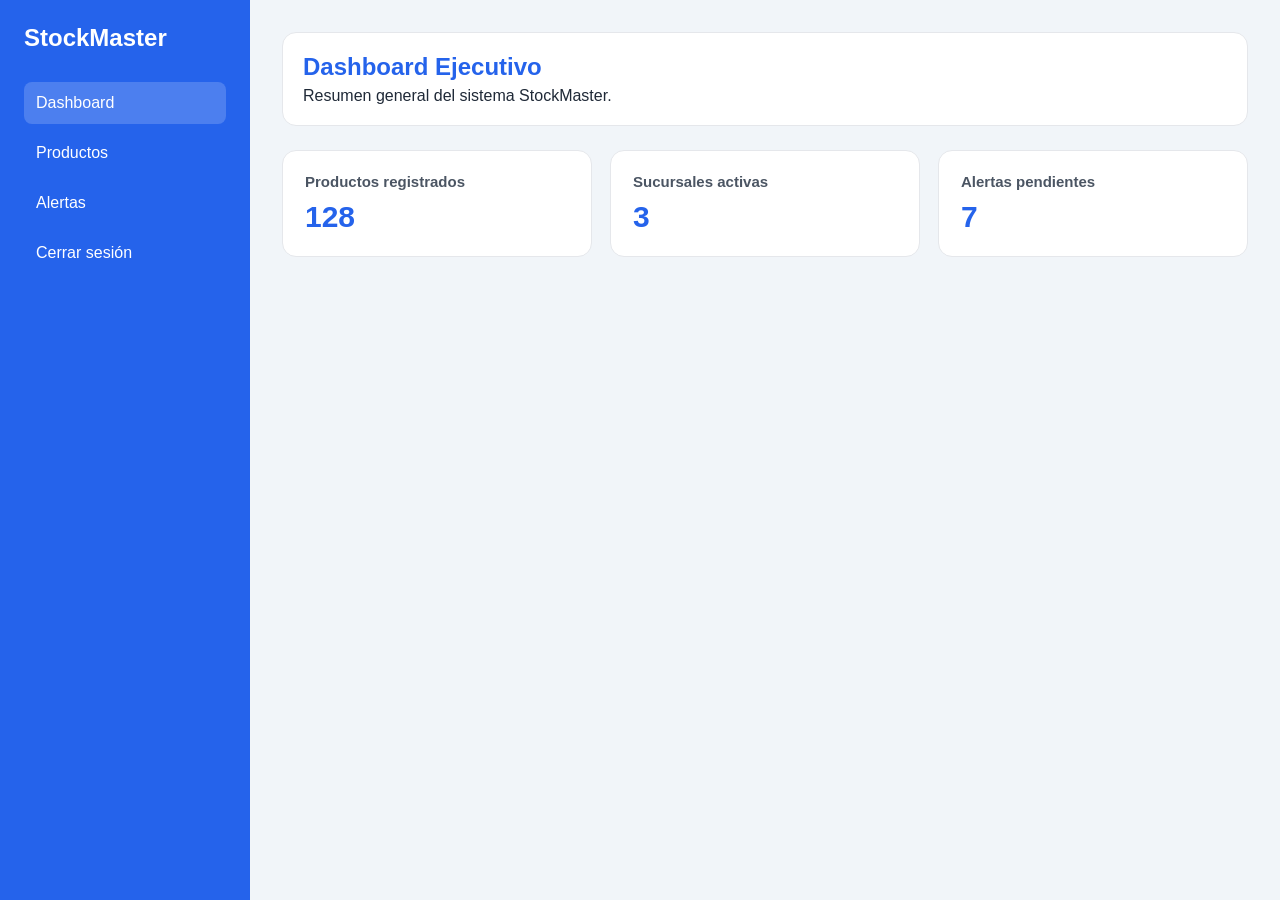
==== dashboard.html @ 78e950fb "Agregar estructura base de navegación Se agregó el dashboard base y pantallas iniciales para product" ====
<!DOCTYPE html>
<html lang="es">
<head>
  <meta charset="UTF-8">
  <meta name="viewport" content="width=device-width, initial-scale=1.0">
  <title>StockMaster | Dashboard</title>
  <link rel="stylesheet" href="css/styles.css">
</head>
<body>
  <div class="layout">
    <aside class="sidebar">
      <h2>StockMaster</h2>
      <a href="dashboard.html" class="active">Dashboard</a>
      <a href="productos.html">Productos</a>
      <a href="alertas.html">Alertas</a>
      <a href="#" onclick="cerrarSesion()">Cerrar sesión</a>
    </aside>

    <main class="content">
      <section class="header">
        <h1>Dashboard Ejecutivo</h1>
        <p>Resumen general del sistema StockMaster.</p>
      </section>

      <section class="cards">
        <div class="card">
          <h3>Productos registrados</h3>
          <p class="number">128</p>
        </div>
        <div class="card">
          <h3>Sucursales activas</h3>
          <p class="number">3</p>
        </div>
        <div class="card">
          <h3>Alertas pendientes</h3>
          <p class="number">7</p>
        </div>
      </section>
    </main>
  </div>

  <script src="js/app.js"></script>
</body>
</html>
---- css/styles.css ----
:root {
  --azul-principal: #2563EB;
  --azul-claro: #93C5FD;
  --blanco: #FFFFFF;
  --gris-claro: #F1F5F9;
  --gris-oscuro: #4B5563;
  --verde: #16A34A;
  --naranja: #F59E0B;
  --rojo: #DC2626;
}

* {
  box-sizing: border-box;
  margin: 0;
  padding: 0;
}

body {
  font-family: Arial, sans-serif;
  background-color: var(--gris-claro);
  color: #1F2937;
}

.login-body {
  min-height: 100vh;
  display: flex;
  align-items: center;
  justify-content: center;
}

.login-card {
  width: 380px;
  background: var(--blanco);
  padding: 32px;
  border-radius: 16px;
  box-shadow: 0 10px 25px rgba(0, 0, 0, 0.08);
}

.logo {
  color: var(--azul-principal);
  font-size: 28px;
  font-weight: bold;
  margin-bottom: 8px;
  text-align: center;
}

.subtitle {
  color: var(--gris-oscuro);
  text-align: center;
  margin-bottom: 24px;
}

.form-group {
  margin-bottom: 16px;
}

label {
  display: block;
  margin-bottom: 6px;
  font-weight: 600;
}

input {
  width: 100%;
  padding: 12px;
  border: 1px solid #CBD5E1;
  border-radius: 10px;
}

button,
.btn {
  display: inline-block;
  width: 100%;
  padding: 12px;
  background: var(--azul-principal);
  color: var(--blanco);
  border: none;
  border-radius: 10px;
  font-weight: bold;
  text-align: center;
  text-decoration: none;
  cursor: pointer;
}

.layout {
  display: flex;
  min-height: 100vh;
}

.sidebar {
  width: 250px;
  background: var(--azul-principal);
  color: var(--blanco);
  padding: 24px;
}

.sidebar h2 {
  margin-bottom: 30px;
}

.sidebar a {
  display: block;
  color: var(--blanco);
  text-decoration: none;
  padding: 12px;
  border-radius: 8px;
  margin-bottom: 8px;
}

.sidebar a:hover,
.sidebar .active {
  background: rgba(255, 255, 255, 0.18);
}

.content {
  flex: 1;
  padding: 32px;
}

.header {
  background: var(--blanco);
  padding: 20px;
  border-radius: 14px;
  margin-bottom: 24px;
  border: 1px solid #E5E7EB;
}

.header h1 {
  color: var(--azul-principal);
  margin-bottom: 6px;
}

.cards {
  display: grid;
  grid-template-columns: repeat(3, 1fr);
  gap: 18px;
  margin-bottom: 24px;
}

.card {
  background: var(--blanco);
  padding: 22px;
  border-radius: 14px;
  border: 1px solid #E5E7EB;
}

.card h3 {
  color: var(--gris-oscuro);
  font-size: 15px;
  margin-bottom: 10px;
}

.card .number {
  font-size: 30px;
  font-weight: bold;
  color: var(--azul-principal);
}

.table-box {
  background: var(--blanco);
  border-radius: 14px;
  overflow: hidden;
  border: 1px solid #E5E7EB;
}

table {
  width: 100%;
  border-collapse: collapse;
}

thead {
  background: var(--azul-principal);
  color: var(--blanco);
}

th,
td {
  padding: 14px;
  text-align: left;
  border-bottom: 1px solid #E5E7EB;
}

.badge {
  padding: 6px 10px;
  border-radius: 999px;
  font-size: 13px;
  font-weight: bold;
}

.ok {
  background: #DCFCE7;
  color: var(--verde);
}

.warning {
  background: #FEF3C7;
  color: var(--naranja);
}

.danger {
  background: #FEE2E2;
  color: var(--rojo);
}

.alert-box {
  background: var(--blanco);
  padding: 18px;
  border-left: 6px solid var(--naranja);
  border-radius: 12px;
  margin-bottom: 16px;
}
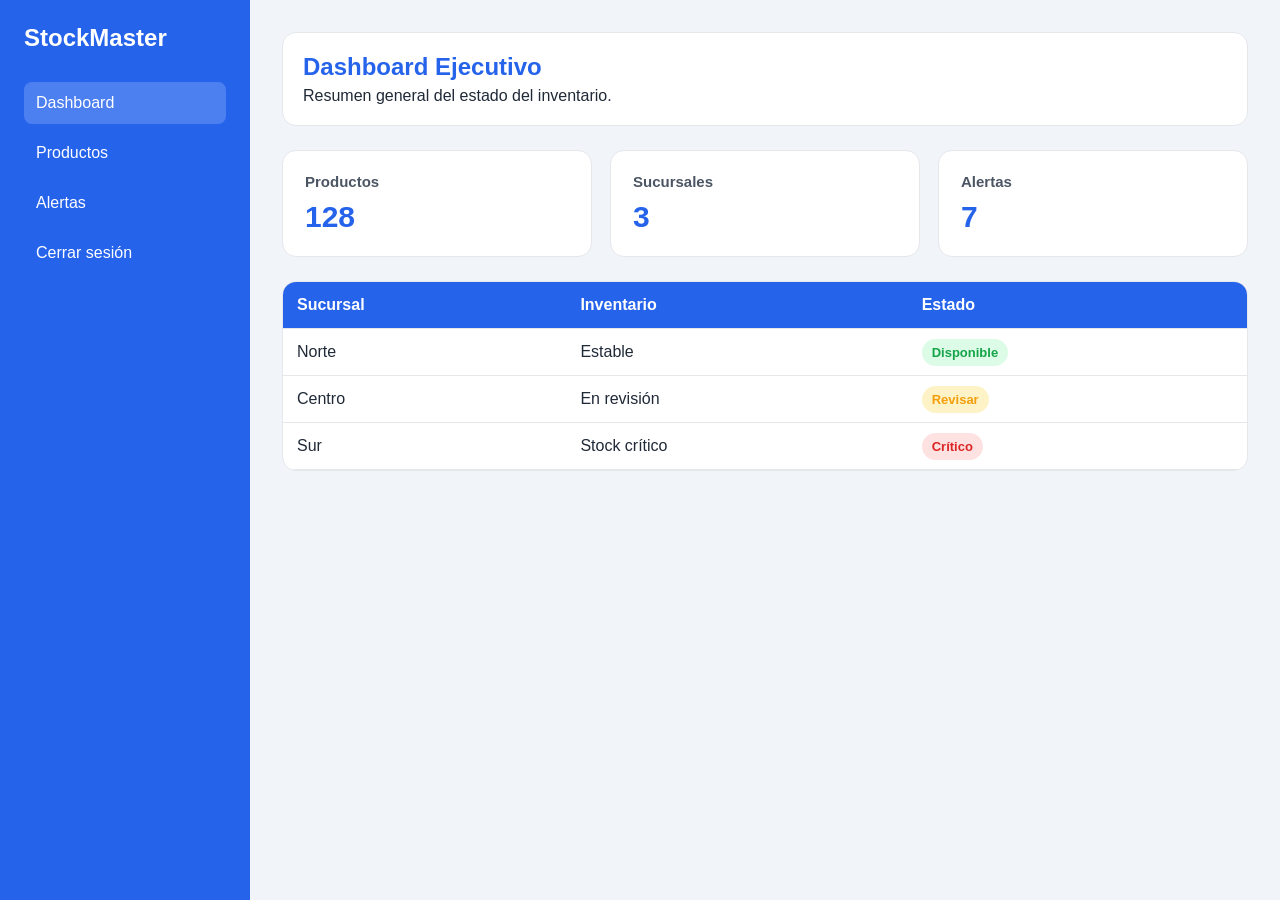
==== commit 02e128c3: "Desarrollo de Dashboard Se implemento la interfaz principal del sistema con indicadores con resumen " ====
--- a/dashboard.html
+++ b/dashboard.html
@@ -1,44 +1,123 @@
 <!DOCTYPE html>
 <html lang="es">
 <head>
-  <meta charset="UTF-8">
-  <meta name="viewport" content="width=device-width, initial-scale=1.0">
-  <title>StockMaster | Dashboard</title>
-  <link rel="stylesheet" href="css/styles.css">
+<meta charset="UTF-8">
+<meta name="viewport" content="width=device-width, initial-scale=1.0">
+<title>StockMaster | Dashboard</title>
+
+<link rel="stylesheet" href="css/styles.css">
+
 </head>
+
 <body>
-  <div class="layout">
-    <aside class="sidebar">
-      <h2>StockMaster</h2>
-      <a href="dashboard.html" class="active">Dashboard</a>
-      <a href="productos.html">Productos</a>
-      <a href="alertas.html">Alertas</a>
-      <a href="#" onclick="cerrarSesion()">Cerrar sesión</a>
-    </aside>
 
-    <main class="content">
-      <section class="header">
-        <h1>Dashboard Ejecutivo</h1>
-        <p>Resumen general del sistema StockMaster.</p>
-      </section>
+<div class="layout">
 
-      <section class="cards">
-        <div class="card">
-          <h3>Productos registrados</h3>
-          <p class="number">128</p>
-        </div>
-        <div class="card">
-          <h3>Sucursales activas</h3>
-          <p class="number">3</p>
-        </div>
-        <div class="card">
-          <h3>Alertas pendientes</h3>
-          <p class="number">7</p>
-        </div>
-      </section>
-    </main>
-  </div>
+<aside class="sidebar">
 
-  <script src="js/app.js"></script>
+<h2>StockMaster</h2>
+
+<a href="dashboard.html" class="active">Dashboard</a>
+
+<a href="productos.html">Productos</a>
+
+<a href="alertas.html">Alertas</a>
+
+<a href="#" onclick="cerrarSesion()">Cerrar sesión</a>
+
+</aside>
+
+<main class="content">
+
+<section class="header">
+
+<h1>Dashboard Ejecutivo</h1>
+
+<p>Resumen general del estado del inventario.</p>
+
+</section>
+
+<section class="cards">
+
+<div class="card">
+<h3>Productos</h3>
+<p class="number">128</p>
+</div>
+
+<div class="card">
+<h3>Sucursales</h3>
+<p class="number">3</p>
+</div>
+
+<div class="card">
+<h3>Alertas</h3>
+<p class="number">7</p>
+</div>
+
+</section>
+
+<section class="table-box">
+
+<table>
+
+<thead>
+
+<tr>
+
+<th>Sucursal</th>
+
+<th>Inventario</th>
+
+<th>Estado</th>
+
+</tr>
+
+</thead>
+
+<tbody>
+
+<tr>
+
+<td>Norte</td>
+
+<td>Estable</td>
+
+<td><span class="badge ok">Disponible</span></td>
+
+</tr>
+
+<tr>
+
+<td>Centro</td>
+
+<td>En revisión</td>
+
+<td><span class="badge warning">Revisar</span></td>
+
+</tr>
+
+<tr>
+
+<td>Sur</td>
+
+<td>Stock crítico</td>
+
+<td><span class="badge danger">Crítico</span></td>
+
+</tr>
+
+</tbody>
+
+</table>
+
+</section>
+
+</main>
+
+</div>
+
+<script src="js/app.js"></script>
+
 </body>
+
 </html>
